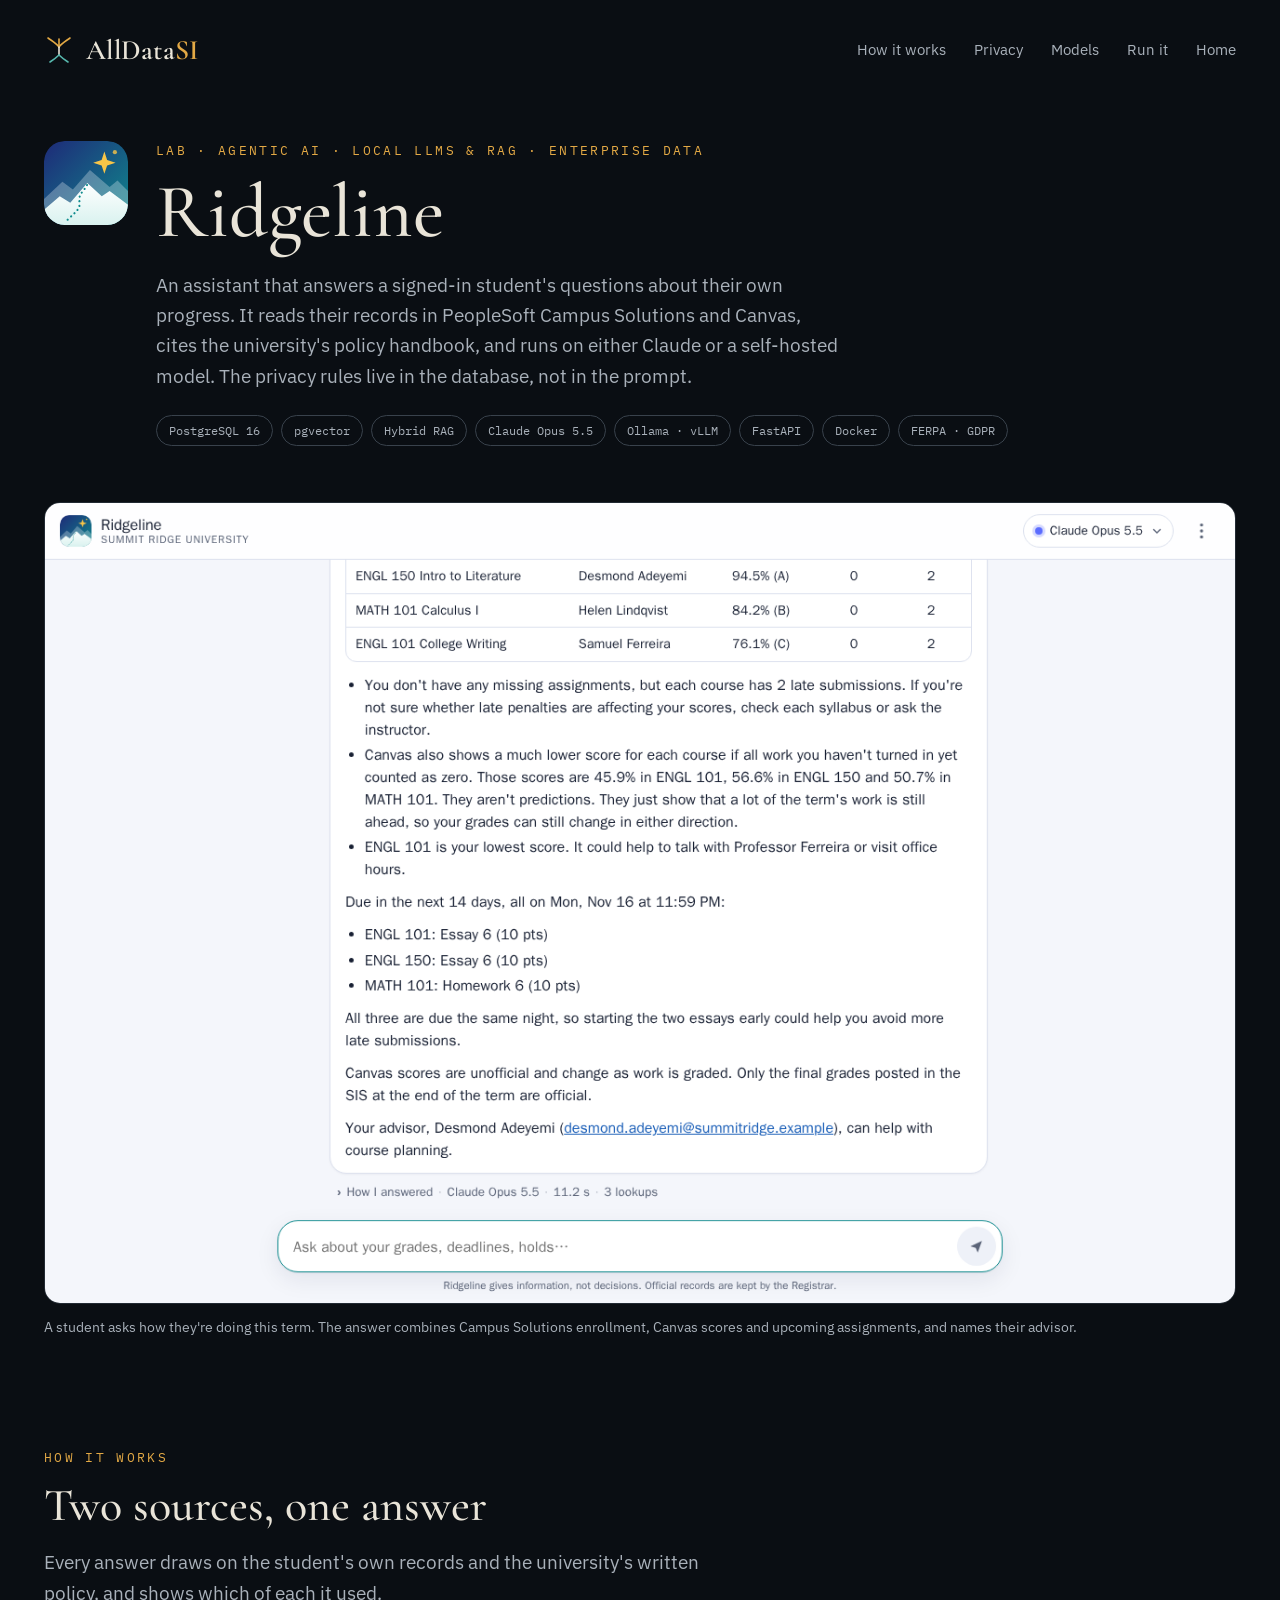
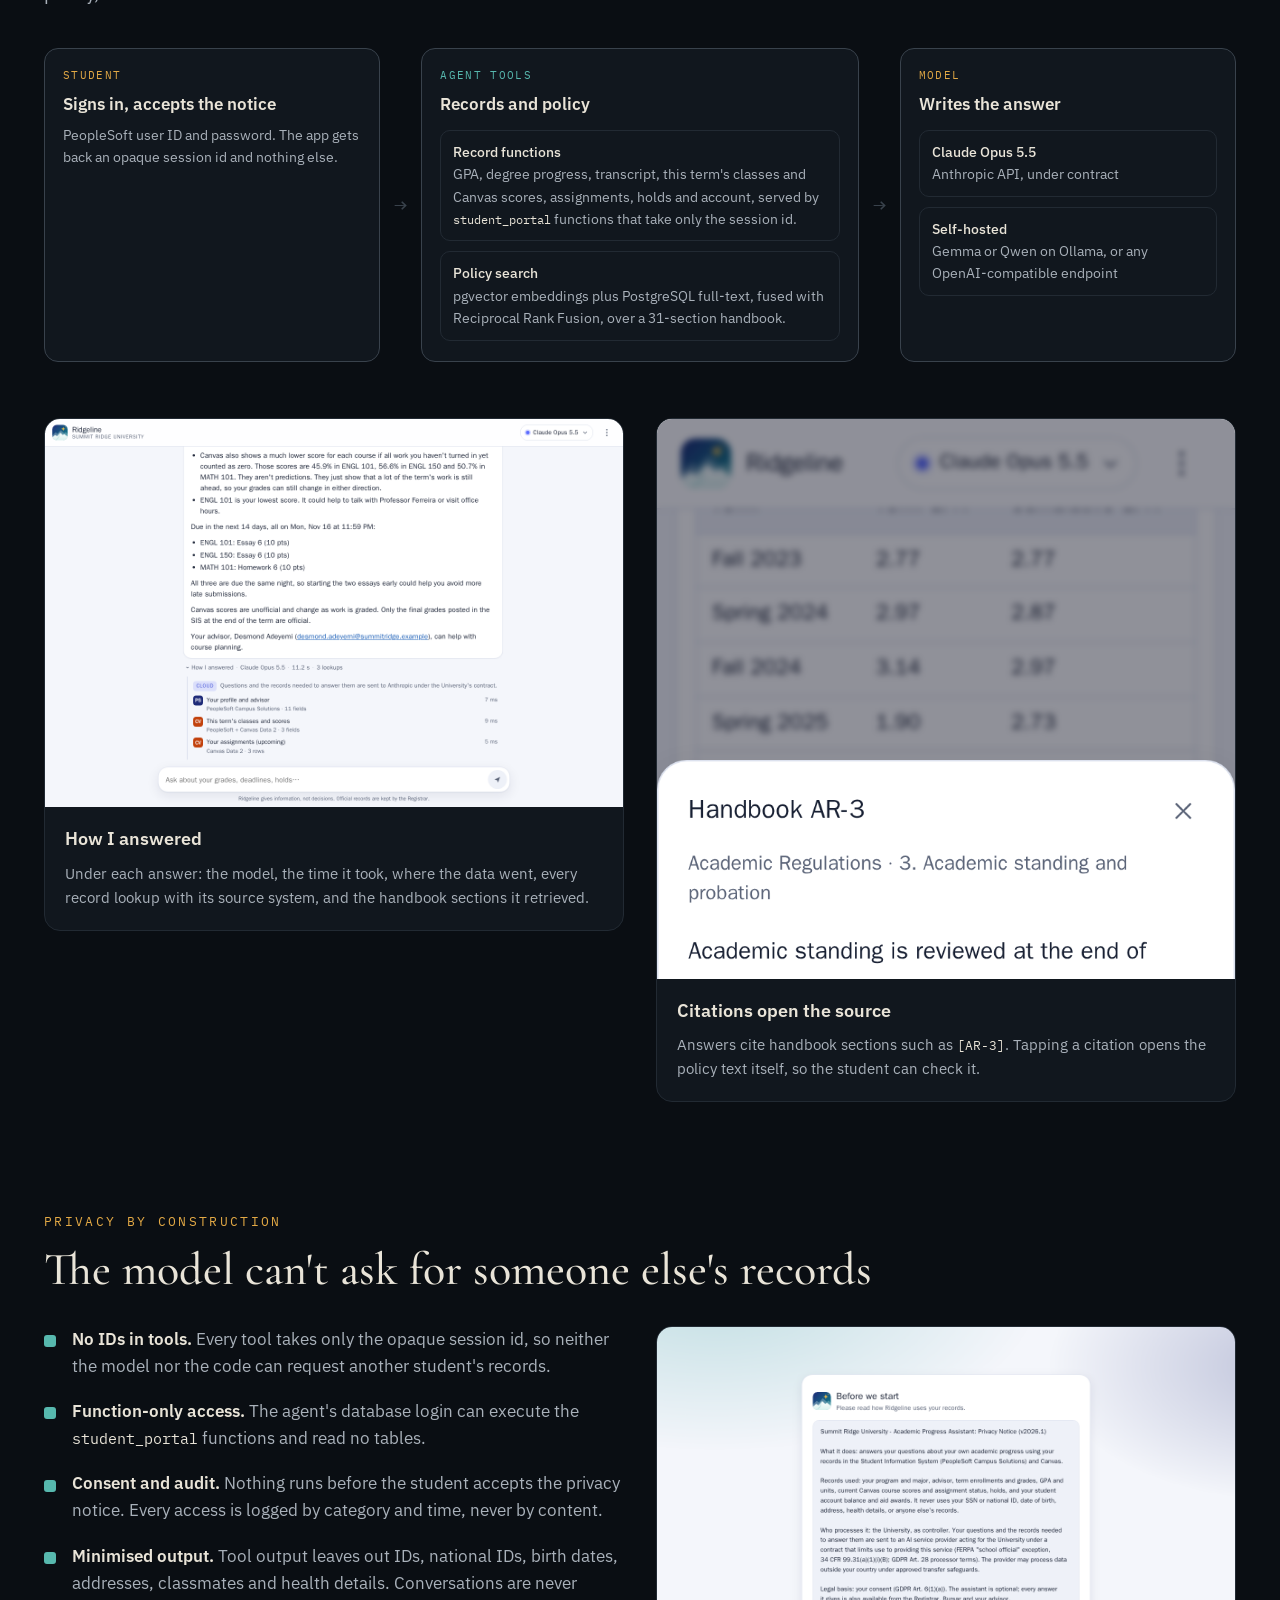
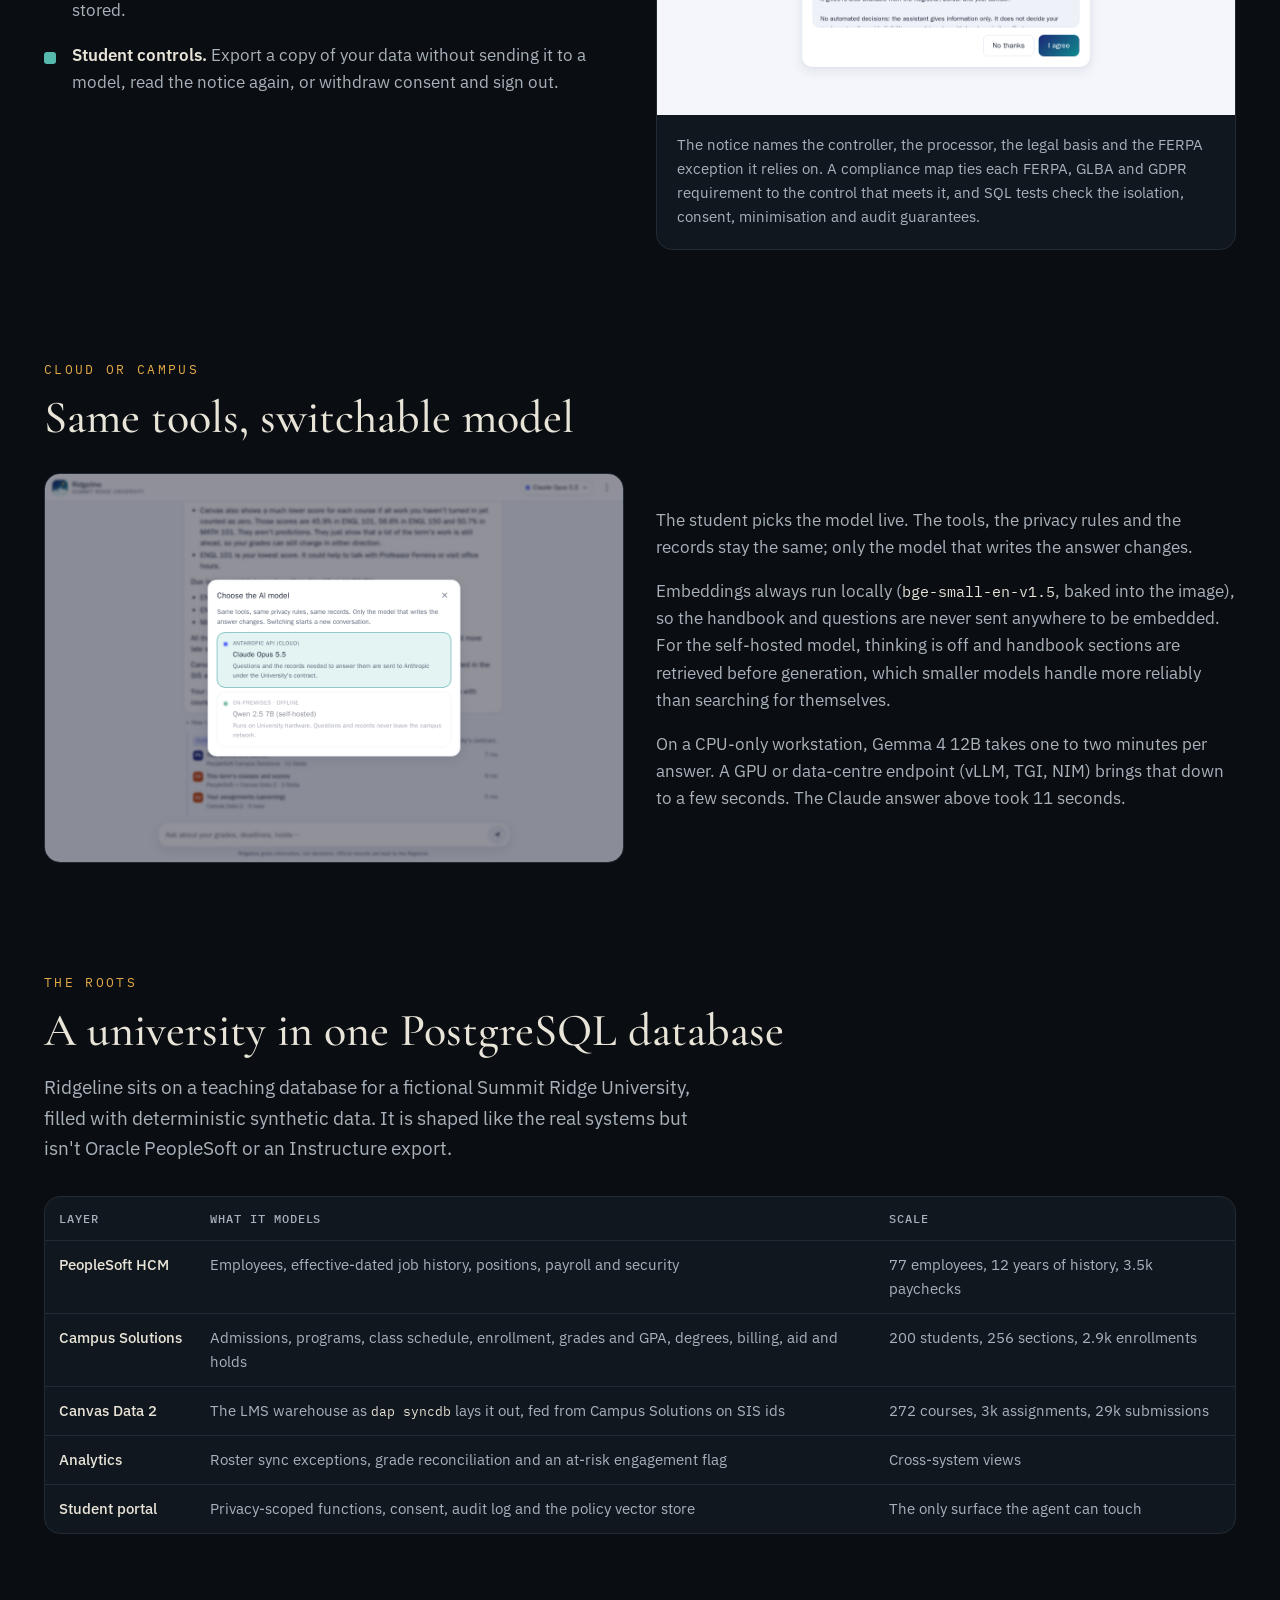
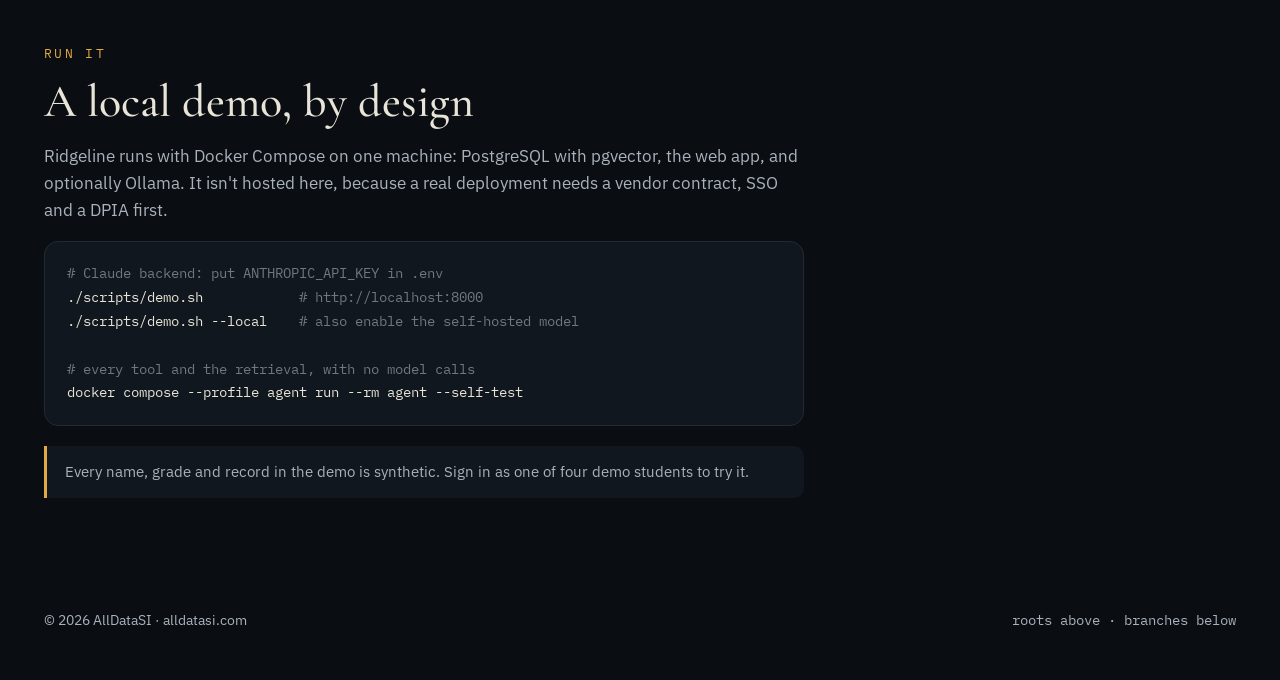
==== ridgeline/index.html @ ccd044e3 "Add Ridgeline lab page" ====
<!doctype html>
<html lang="en">
<head>
<meta charset="utf-8">
<meta name="viewport" content="width=device-width, initial-scale=1">
<title>Ridgeline · AllDataSI</title>
<meta name="description" content="Ridgeline is a student progress assistant that answers from PeopleSoft Campus Solutions, Canvas Data 2 and a policy handbook (RAG), on Claude or a self-hosted model, with FERPA and GDPR controls in the database.">
<meta name="theme-color" content="#0A0E13">
<meta property="og:title" content="Ridgeline: a student agent over PeopleSoft and Canvas">
<meta property="og:description" content="RAG over student records and policy, switchable between Claude and a self-hosted model, with privacy enforced in the database.">
<meta property="og:url" content="https://www.alldatasi.com/ridgeline/">
<meta property="og:type" content="article">
<link rel="canonical" href="https://www.alldatasi.com/ridgeline/">
<link rel="icon" href="img/logo.svg" type="image/svg+xml">
<link rel="preconnect" href="https://fonts.googleapis.com">
<link rel="preconnect" href="https://fonts.gstatic.com" crossorigin>
<link href="https://fonts.googleapis.com/css2?family=Cormorant+Garamond:ital,wght@0,500;0,600;1,500&amp;family=IBM+Plex+Sans:wght@400;500;600&amp;family=IBM+Plex+Mono:wght@400;500&amp;display=swap" rel="stylesheet">
<style>
:root{--bg:#0A0E13;--panel:#11171E;--ink:#E9E4D8;--muted:#A9B1BA;--line:#222A33;--line2:#39424C;--gold:#E3A945;--teal:#57B8AE;
  --serif:'Cormorant Garamond',Georgia,serif;--sans:'IBM Plex Sans',system-ui,sans-serif;--mono:'IBM Plex Mono',ui-monospace,Consolas,monospace}
*{box-sizing:border-box}
html{scroll-behavior:smooth;-webkit-text-size-adjust:100%}
body{margin:0;background:var(--bg);color:var(--ink);font:17px/1.6 var(--sans)}
a{color:var(--ink)}a:hover{color:var(--gold)}
a:focus-visible{outline:2px solid var(--gold);outline-offset:3px}
img{max-width:100%;height:auto;display:block}
.wrap{max-width:1240px;margin:0 auto;padding-inline:24px}
.narrow{max-width:760px}
header.top{display:flex;align-items:center;justify-content:space-between;gap:24px;padding-block:28px}
.brand{display:flex;align-items:center;gap:12px;text-decoration:none;color:var(--ink)}
.brand b{font-family:var(--serif);font-size:28px;font-weight:600;letter-spacing:.01em}
.brand b span{color:var(--gold)}
nav.links{display:flex;gap:28px;font-size:15px}
nav.links a{text-decoration:none;color:var(--muted)}nav.links a:hover{color:var(--ink)}
.kicker{margin:0 0 12px;font-family:var(--mono);font-size:13px;letter-spacing:.18em;text-transform:uppercase;color:var(--gold)}
h1,h2,h3{text-wrap:balance}
h1{margin:0 0 20px;font-family:var(--serif);font-weight:500;font-size:clamp(44px,7vw,76px);line-height:1}
h2{margin:0 0 18px;font-family:var(--serif);font-weight:500;font-size:clamp(34px,5vw,46px);line-height:1.05}
h3{margin:0 0 8px;font-size:18px;font-weight:600}
.lede{margin:0;max-width:62ch;color:var(--muted);font-size:19px}
.muted{color:var(--muted)}
section{padding-top:110px}
.hero{padding-top:40px;display:grid;grid-template-columns:auto minmax(0,1fr);gap:28px;align-items:start}
.hero img.logo{width:84px;height:84px;border-radius:20px}
.tags{display:flex;flex-wrap:wrap;gap:8px;margin-top:24px}
.tags span{font-family:var(--mono);font-size:12px;padding:5px 12px;border:1px solid var(--line2);border-radius:999px;color:var(--muted)}
.shot{margin:56px 0 0;border:1px solid var(--line);border-radius:16px;overflow:hidden;background:#fff}
figure{margin:0}
figcaption{margin-top:12px;font-size:14px;color:var(--muted)}
.grid2{display:grid;grid-template-columns:repeat(2,minmax(0,1fr));gap:32px;align-items:start}
.grid3{display:grid;grid-template-columns:repeat(3,minmax(0,1fr));gap:1px;background:var(--line);border:1px solid var(--line);border-radius:16px;overflow:hidden}
.grid3>div{background:var(--bg);padding:28px 24px 30px}
.grid3 .n{margin:0 0 12px;font-family:var(--mono);font-size:13px;color:var(--gold)}
.grid3 p{margin:0;color:var(--muted);font-size:15px}
.card{border:1px solid var(--line);border-radius:16px;background:var(--panel);overflow:hidden}
.card img{background:#fff}
.card .cap{padding:18px 20px 20px}
.card .cap p{margin:0;color:var(--muted);font-size:15px}
/* flow diagram */
.flow{display:grid;grid-template-columns:1fr auto 1.3fr auto 1fr;gap:14px;align-items:stretch;margin-top:40px}
.node{border:1px solid var(--line2);border-radius:14px;background:var(--panel);padding:18px 18px 20px}
.node .lbl{font-family:var(--mono);font-size:11px;letter-spacing:.12em;text-transform:uppercase;color:var(--teal);margin:0 0 6px}
.node.gold .lbl{color:var(--gold)}
.node b{display:block;font-weight:600;margin-bottom:6px}
.node p{margin:0;font-size:14px;color:var(--muted)}
.node .sub{display:grid;gap:10px;margin-top:12px}
.node .sub div{border:1px solid var(--line);border-radius:10px;padding:10px 12px;font-size:14px;color:var(--muted)}
.node .sub div strong{display:block;color:var(--ink);font-weight:500}
.arrow{align-self:center;color:var(--line2);font-family:var(--mono);font-size:22px}
.models{display:grid;gap:10px;margin-top:12px}
.models div{border:1px solid var(--line);border-radius:10px;padding:10px 12px;font-size:14px;color:var(--muted)}
.models div strong{display:block;color:var(--ink);font-weight:500}
table{width:100%;border-collapse:collapse;font-size:15px}
th,td{text-align:left;padding:12px 14px;border-bottom:1px solid var(--line);vertical-align:top}
th{font-family:var(--mono);font-size:12px;letter-spacing:.08em;text-transform:uppercase;color:var(--muted);font-weight:500}
td:first-child{color:var(--ink);font-weight:500;white-space:nowrap}
td{color:var(--muted)}
.tablewrap{overflow-x:auto;border:1px solid var(--line);border-radius:16px;background:var(--panel)}
.tablewrap tr:last-child td{border-bottom:0}
ul.checks{list-style:none;padding:0;margin:0;display:grid;gap:18px}
ul.checks li{padding-left:28px;position:relative;color:var(--muted)}
ul.checks li::before{content:"";position:absolute;left:0;top:.55em;width:12px;height:12px;border-radius:3px;background:var(--teal)}
ul.checks li strong{color:var(--ink);font-weight:600}
pre{margin:0;padding:20px 22px;background:var(--panel);border:1px solid var(--line);border-radius:14px;overflow-x:auto;font:14px/1.7 var(--mono);color:var(--ink)}
pre .c{color:#6E7883}
.note{margin-top:20px;padding:14px 18px;border-left:3px solid var(--gold);background:var(--panel);border-radius:0 10px 10px 0;font-size:15px;color:var(--muted)}
code{font-family:var(--mono);font-size:.88em;color:var(--ink)}
footer{display:flex;justify-content:space-between;gap:24px;flex-wrap:wrap;padding-block:96px 48px;font-size:14px;color:var(--muted)}
@media (max-width:900px){
  nav.links{display:none}
  .grid2{grid-template-columns:minmax(0,1fr)}
  .grid3{grid-template-columns:minmax(0,1fr)}
  .flow{grid-template-columns:minmax(0,1fr)}
  .arrow{justify-self:center;transform:rotate(90deg)}
}
@media (max-width:560px){
  .wrap{padding-inline:16px}
  .hero{grid-template-columns:minmax(0,1fr)}
  .hero img.logo{width:64px;height:64px;border-radius:16px}
  section{padding-top:80px}
}
</style>
</head>
<body>
<div class="wrap">
<header class="top">
<a class="brand" href="../">
<svg width="30" height="30" viewBox="0 0 30 30" fill="none" stroke="#E3A945" stroke-width="1.6" stroke-linecap="round" aria-hidden="true"><path d="M15 12 C12 8 8 6 4 3"></path><path d="M15 12 C18 8 22 6 26 3"></path><path d="M15 12 V4"></path><path d="M15 12 V20" stroke="#E9E4D8"></path><path d="M15 20 C12 23 9 25 6 27" stroke="#57B8AE"></path><path d="M15 20 C18 23 21 25 24 27" stroke="#57B8AE"></path></svg>
<b>AllData<span>SI</span></b>
</a>
<nav class="links">
<a href="#how">How it works</a>
<a href="#privacy">Privacy</a>
<a href="#models">Models</a>
<a href="#run">Run it</a>
<a href="../">Home</a>
</nav>
</header>

<div class="hero">
<img class="logo" src="img/logo.svg" alt="" width="84" height="84">
<div>
<p class="kicker">Lab · Agentic AI · Local LLMs &amp; RAG · Enterprise Data</p>
<h1>Ridgeline</h1>
<p class="lede">An assistant that answers a signed-in student's questions about their own progress. It reads their records in PeopleSoft Campus Solutions and Canvas, cites the university's policy handbook, and runs on either Claude or a self-hosted model. The privacy rules live in the database, not in the prompt.</p>
<div class="tags"><span>PostgreSQL 16</span><span>pgvector</span><span>Hybrid RAG</span><span>Claude Opus 5.5</span><span>Ollama · vLLM</span><span>FastAPI</span><span>Docker</span><span>FERPA · GDPR</span></div>
</div>
</div>

<figure class="shot">
<img src="img/desktop-5-answer.png" width="1280" height="860" alt="Ridgeline answering a student: a table of this term's classes with Canvas scores, a note on late work, three assignments due Nov 16, and a pointer to the student's advisor.">
</figure>
<figcaption>A student asks how they're doing this term. The answer combines Campus Solutions enrollment, Canvas scores and upcoming assignments, and names their advisor.</figcaption>

<section id="how">
<p class="kicker">How it works</p>
<h2>Two sources, one answer</h2>
<p class="lede">Every answer draws on the student's own records and the university's written policy, and shows which of each it used.</p>

<div class="flow" role="img" aria-label="Diagram: the student signs in and gets an opaque session; the agent calls locked-down record functions and a hybrid policy search; the chosen model writes the answer with citations.">
<div class="node gold">
<p class="lbl">Student</p>
<b>Signs in, accepts the notice</b>
<p>PeopleSoft user ID and password. The app gets back an opaque session id and nothing else.</p>
</div>
<div class="arrow" aria-hidden="true">→</div>
<div class="node">
<p class="lbl">Agent tools</p>
<b>Records and policy</b>
<div class="sub">
<div><strong>Record functions</strong>GPA, degree progress, transcript, this term's classes and Canvas scores, assignments, holds and account, served by <code>student_portal</code> functions that take only the session id.</div>
<div><strong>Policy search</strong>pgvector embeddings plus PostgreSQL full-text, fused with Reciprocal Rank Fusion, over a 31-section handbook.</div>
</div>
</div>
<div class="arrow" aria-hidden="true">→</div>
<div class="node gold">
<p class="lbl">Model</p>
<b>Writes the answer</b>
<div class="models">
<div><strong>Claude Opus 5.5</strong>Anthropic API, under contract</div>
<div><strong>Self-hosted</strong>Gemma or Qwen on Ollama, or any OpenAI-compatible endpoint</div>
</div>
</div>
</div>

<div class="grid2" style="margin-top:56px">
<div class="card">
<img src="img/desktop-6-trace.png" width="1280" height="860" loading="lazy" alt="The How I answered panel: model, time, a Cloud badge explaining where the data went, and three record lookups with their source system, field count and timing.">
<div class="cap"><h3>How I answered</h3><p>Under each answer: the model, the time it took, where the data went, every record lookup with its source system, and the handbook sections it retrieved.</p></div>
</div>
<div class="card">
<img src="img/mobile-7-source.png" width="780" height="1688" loading="lazy" alt="Handbook section AR-3 on academic standing and probation, opened from a citation on a phone." style="max-height:560px;width:100%;object-fit:cover;object-position:top">
<div class="cap"><h3>Citations open the source</h3><p>Answers cite handbook sections such as <code>[AR-3]</code>. Tapping a citation opens the policy text itself, so the student can check it.</p></div>
</div>
</div>
</section>

<section id="privacy">
<p class="kicker">Privacy by construction</p>
<h2>The model can't ask for someone else's records</h2>
<div class="grid2" style="margin-top:32px">
<ul class="checks">
<li><strong>No IDs in tools.</strong> Every tool takes only the opaque session id, so neither the model nor the code can request another student's records.</li>
<li><strong>Function-only access.</strong> The agent's database login can execute the <code>student_portal</code> functions and read no tables.</li>
<li><strong>Consent and audit.</strong> Nothing runs before the student accepts the privacy notice. Every access is logged by category and time, never by content.</li>
<li><strong>Minimised output.</strong> Tool output leaves out IDs, national IDs, birth dates, addresses, classmates and health details. Conversations are never stored.</li>
<li><strong>Student controls.</strong> Export a copy of your data without sending it to a model, read the notice again, or withdraw consent and sign out.</li>
</ul>
<div class="card">
<img src="img/desktop-2-consent.png" width="1280" height="860" loading="lazy" alt="The privacy notice shown before first use, with No thanks and I agree buttons.">
<div class="cap"><p>The notice names the controller, the processor, the legal basis and the FERPA exception it relies on. A compliance map ties each FERPA, GLBA and GDPR requirement to the control that meets it, and SQL tests check the isolation, consent, minimisation and audit guarantees.</p></div>
</div>
</div>
</section>

<section id="models">
<p class="kicker">Cloud or campus</p>
<h2>Same tools, switchable model</h2>
<div class="grid2" style="margin-top:32px;align-items:center">
<div class="card">
<img src="img/desktop-8-models.png" width="1280" height="860" loading="lazy" alt="The Choose the AI model dialog with Claude Opus 5.5 on the Anthropic API and Qwen 2.5 7B self-hosted.">
</div>
<div>
<p class="muted" style="margin-top:0">The student picks the model live. The tools, the privacy rules and the records stay the same; only the model that writes the answer changes.</p>
<p class="muted">Embeddings always run locally (<code>bge-small-en-v1.5</code>, baked into the image), so the handbook and questions are never sent anywhere to be embedded. For the self-hosted model, thinking is off and handbook sections are retrieved before generation, which smaller models handle more reliably than searching for themselves.</p>
<p class="muted">On a CPU-only workstation, Gemma 4 12B takes one to two minutes per answer. A GPU or data-centre endpoint (vLLM, TGI, NIM) brings that down to a few seconds. The Claude answer above took 11 seconds.</p>
</div>
</div>
</section>

<section id="data">
<p class="kicker">The roots</p>
<h2>A university in one PostgreSQL database</h2>
<p class="lede">Ridgeline sits on a teaching database for a fictional Summit Ridge University, filled with deterministic synthetic data. It is shaped like the real systems but isn't Oracle PeopleSoft or an Instructure export.</p>
<div class="tablewrap" style="margin-top:32px">
<table>
<thead><tr><th>Layer</th><th>What it models</th><th>Scale</th></tr></thead>
<tbody>
<tr><td>PeopleSoft HCM</td><td>Employees, effective-dated job history, positions, payroll and security</td><td>77 employees, 12 years of history, 3.5k paychecks</td></tr>
<tr><td>Campus Solutions</td><td>Admissions, programs, class schedule, enrollment, grades and GPA, degrees, billing, aid and holds</td><td>200 students, 256 sections, 2.9k enrollments</td></tr>
<tr><td>Canvas Data 2</td><td>The LMS warehouse as <code>dap syncdb</code> lays it out, fed from Campus Solutions on SIS ids</td><td>272 courses, 3k assignments, 29k submissions</td></tr>
<tr><td>Analytics</td><td>Roster sync exceptions, grade reconciliation and an at-risk engagement flag</td><td>Cross-system views</td></tr>
<tr><td>Student portal</td><td>Privacy-scoped functions, consent, audit log and the policy vector store</td><td>The only surface the agent can touch</td></tr>
</tbody>
</table>
</div>
</section>

<section id="run" class="narrow">
<p class="kicker">Run it</p>
<h2>A local demo, by design</h2>
<p class="muted">Ridgeline runs with Docker Compose on one machine: PostgreSQL with pgvector, the web app, and optionally Ollama. It isn't hosted here, because a real deployment needs a vendor contract, SSO and a DPIA first.</p>
<pre><span class="c"># Claude backend: put ANTHROPIC_API_KEY in .env</span>
./scripts/demo.sh            <span class="c"># http://localhost:8000</span>
./scripts/demo.sh --local    <span class="c"># also enable the self-hosted model</span>

<span class="c"># every tool and the retrieval, with no model calls</span>
docker compose --profile agent run --rm agent --self-test</pre>
<p class="note">Every name, grade and record in the demo is synthetic. Sign in as one of four demo students to try it.</p>
</section>

<footer>
<span>© 2026 AllDataSI · alldatasi.com</span>
<span style="font-family:var(--mono)">roots above · branches below</span>
</footer>
</div>
</body>
</html>
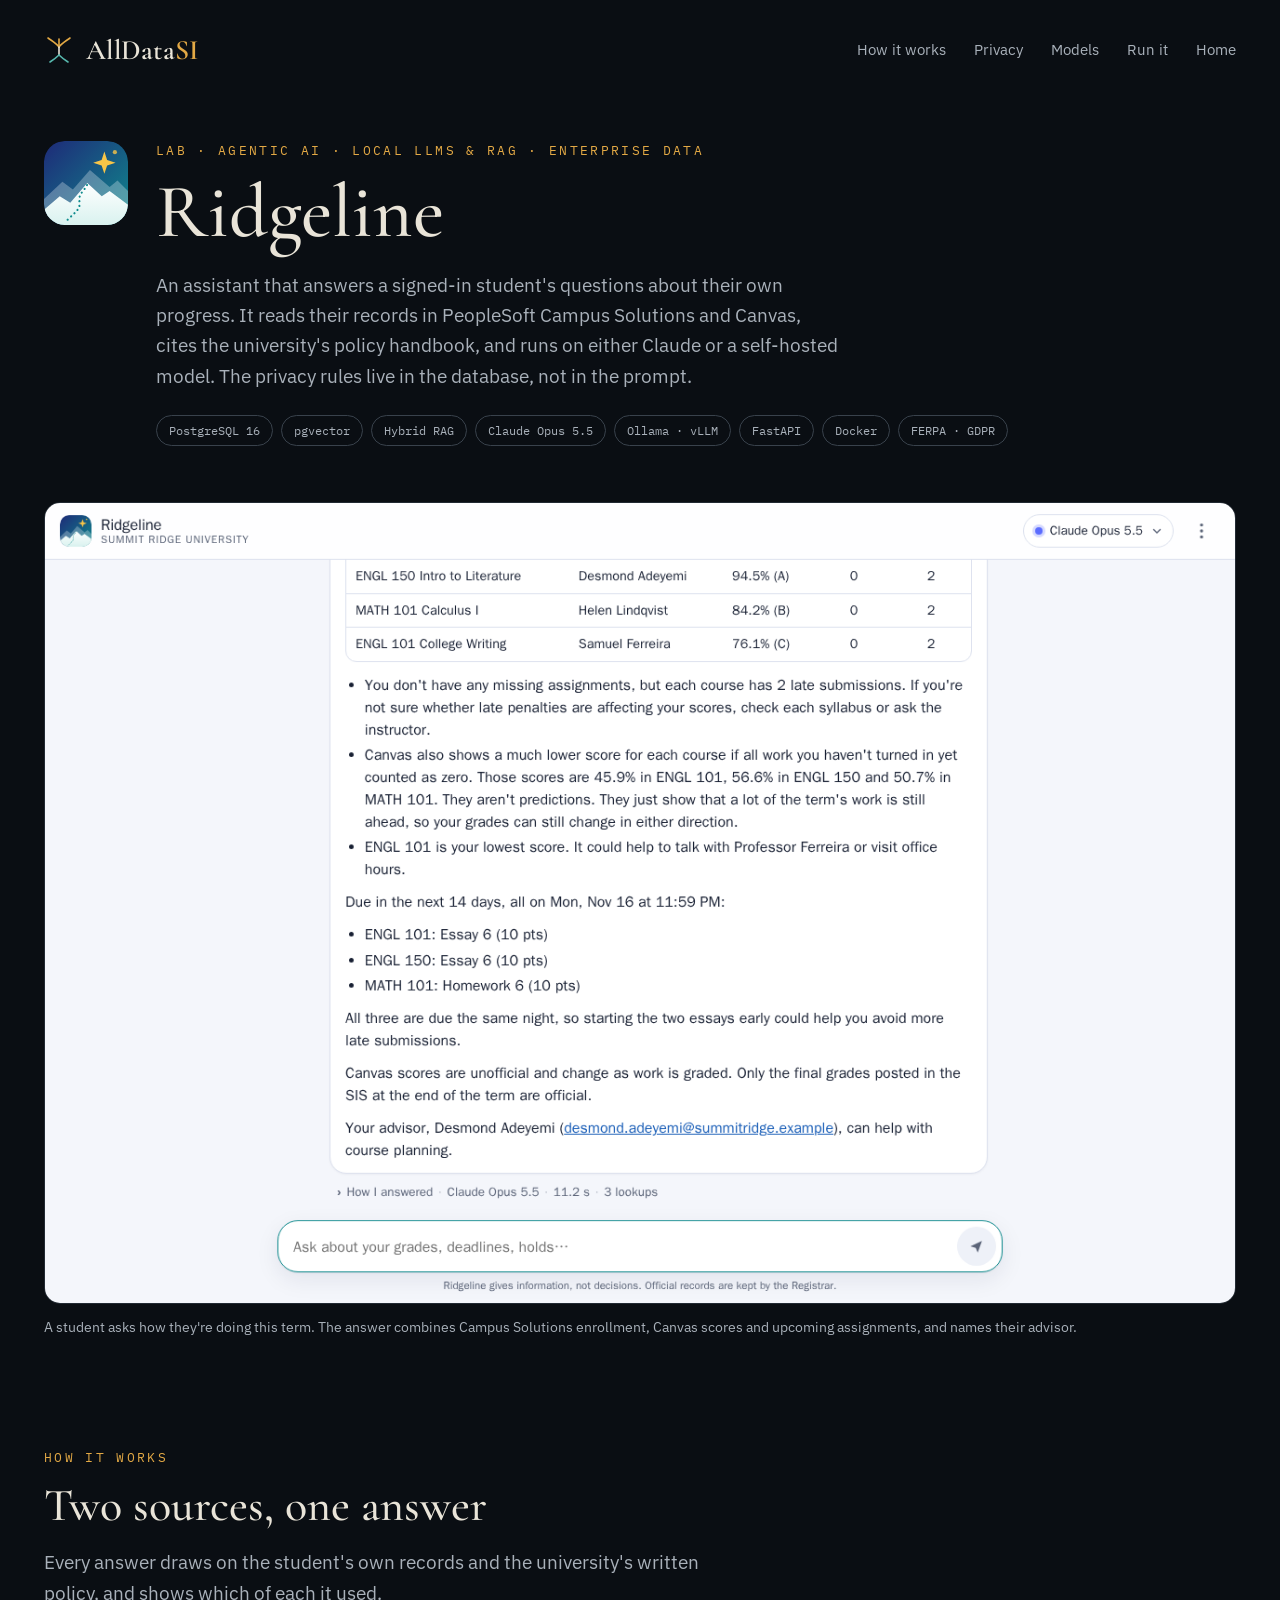
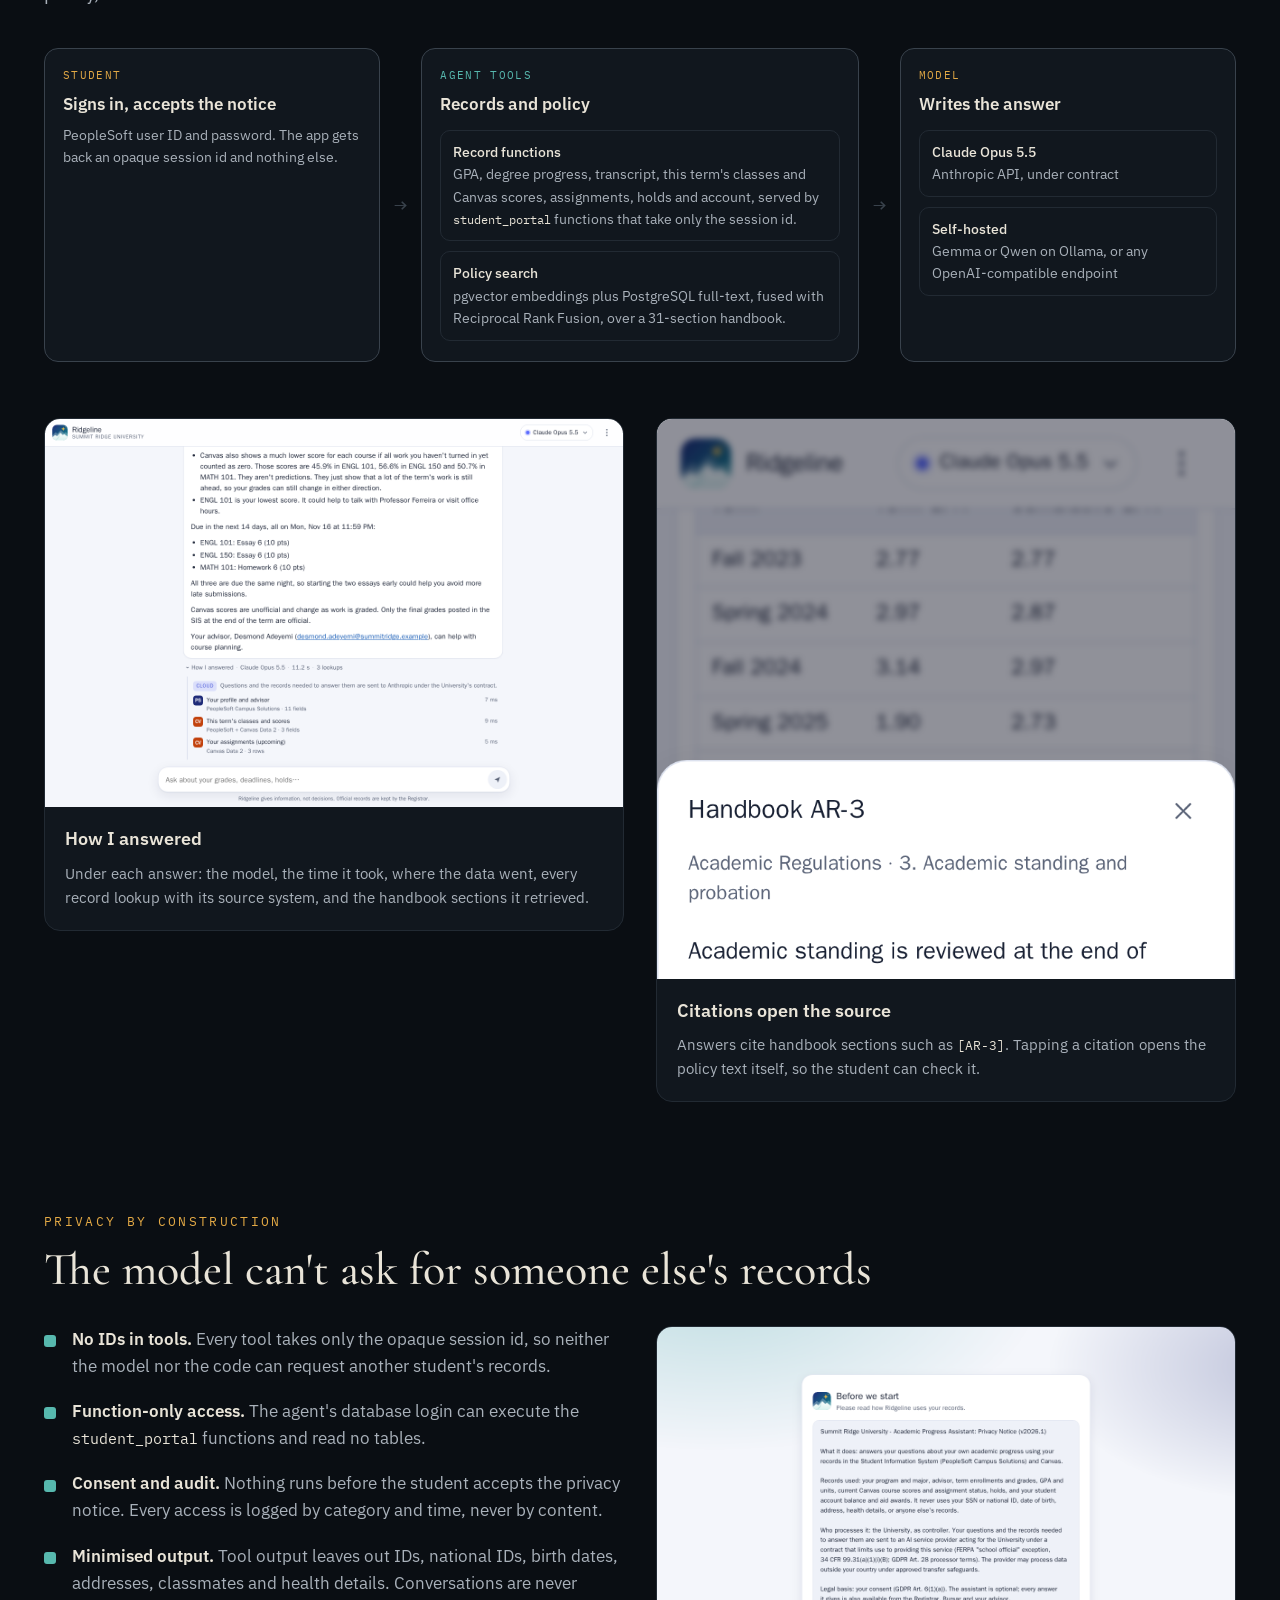
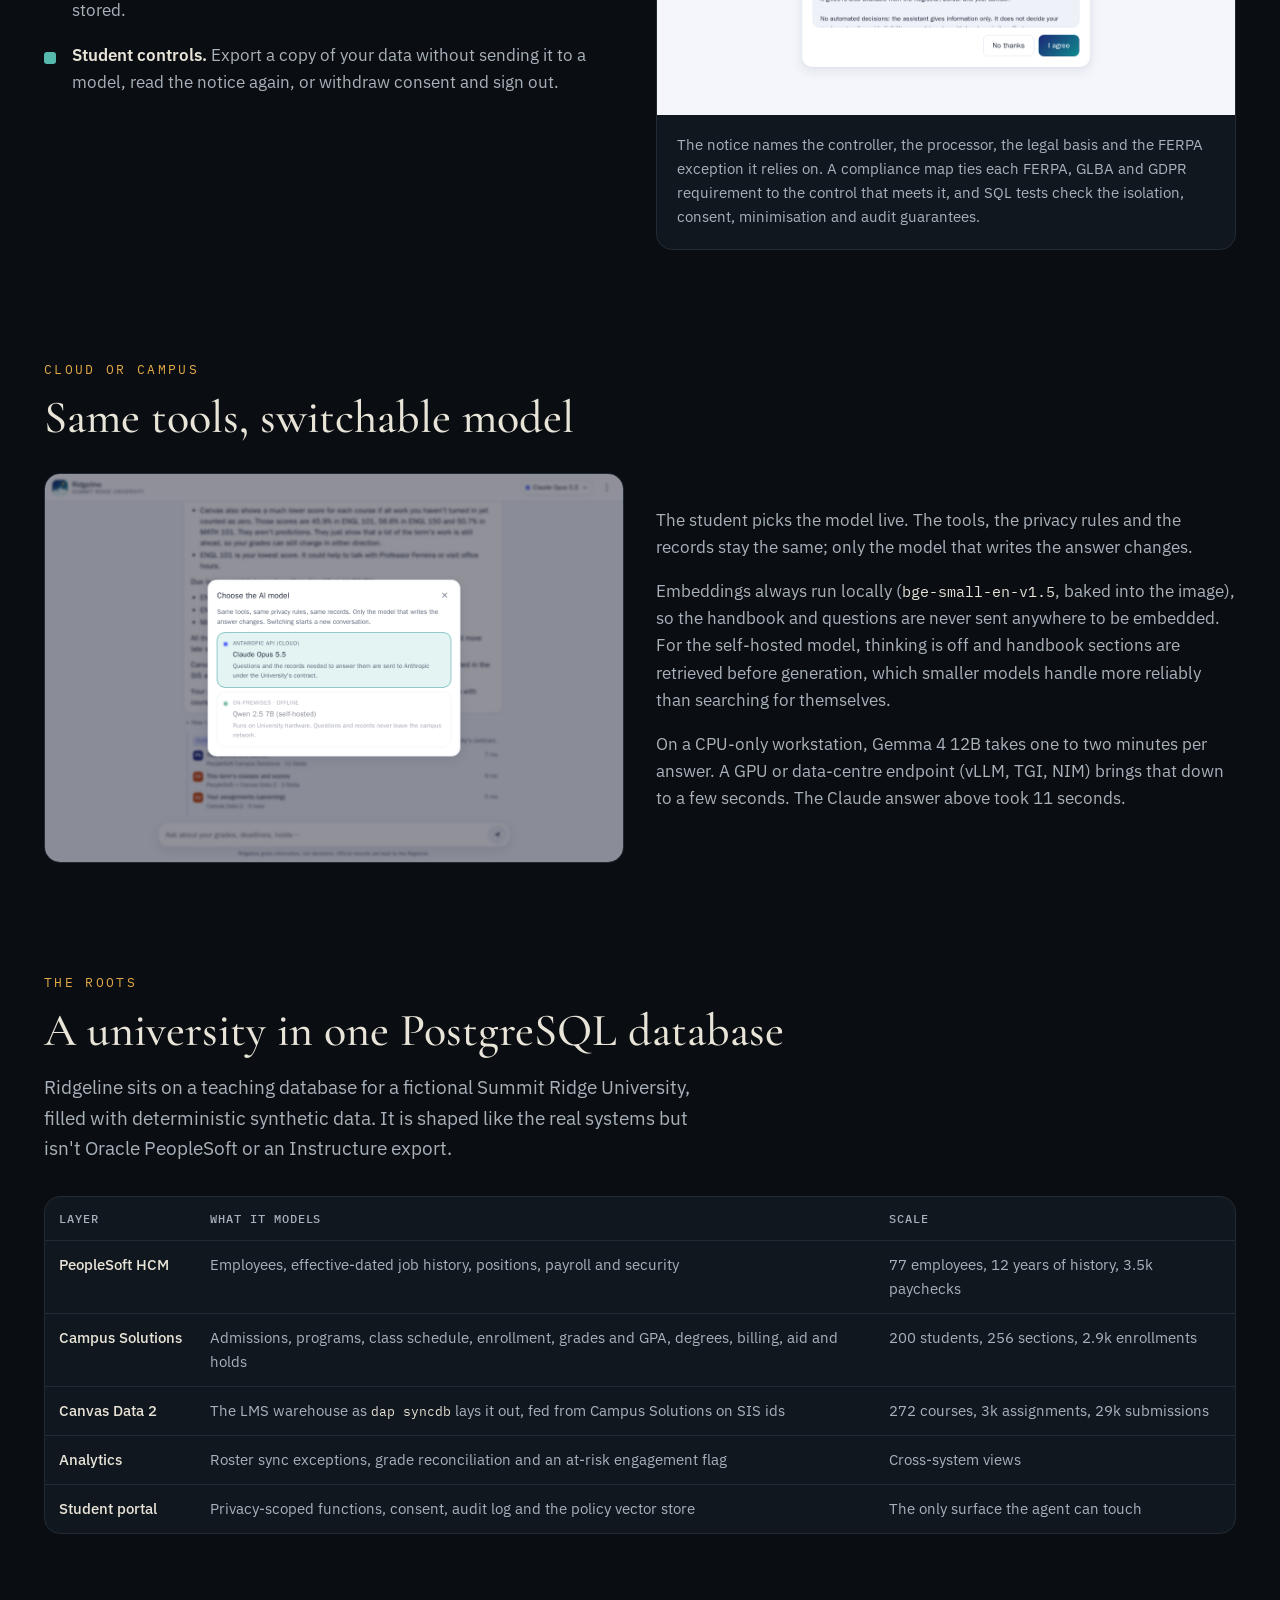
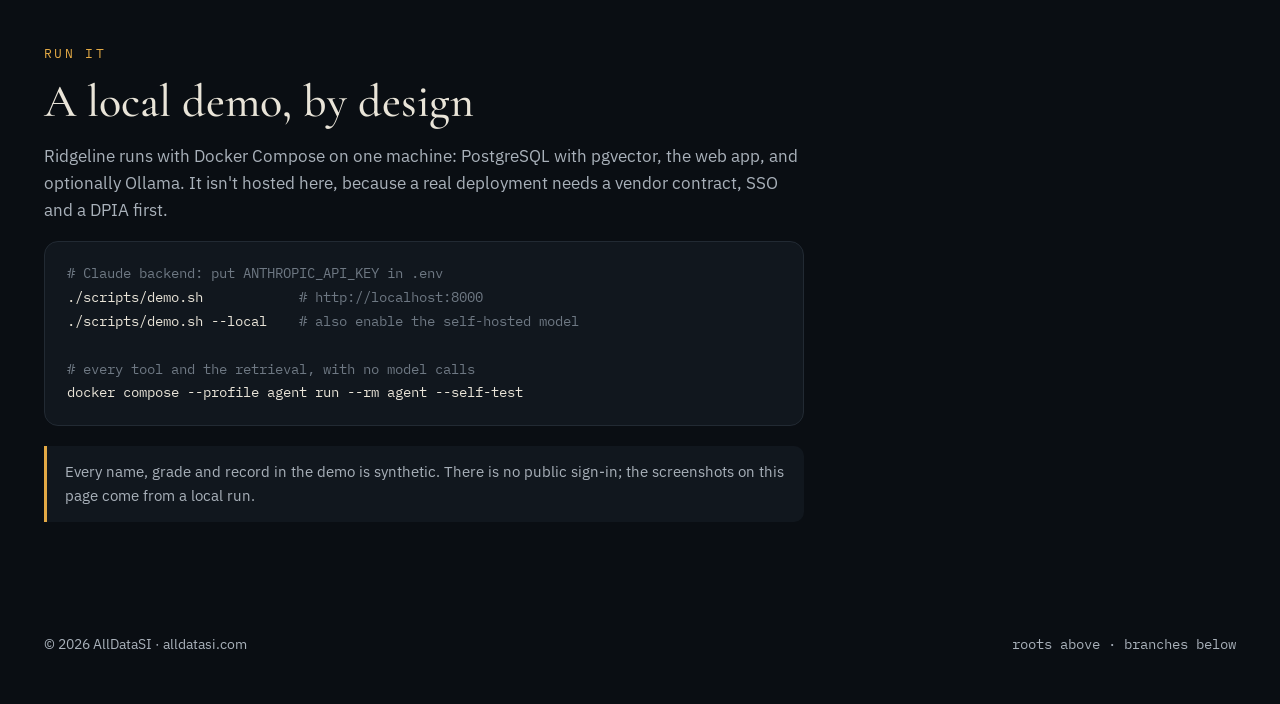
==== commit 6f18f749: "Add Ridgeline lab page Showcase page for the Ridgeline student agent (RAG over PeopleSoft CS, Canvas" ====
--- a/ridgeline/index.html
+++ b/ridgeline/index.html
@@ -236,7 +236,7 @@
 
 <span class="c"># every tool and the retrieval, with no model calls</span>
 docker compose --profile agent run --rm agent --self-test</pre>
-<p class="note">Every name, grade and record in the demo is synthetic. Sign in as one of four demo students to try it.</p>
+<p class="note">Every name, grade and record in the demo is synthetic. There is no public sign-in; the screenshots on this page come from a local run.</p>
 </section>
 
 <footer>
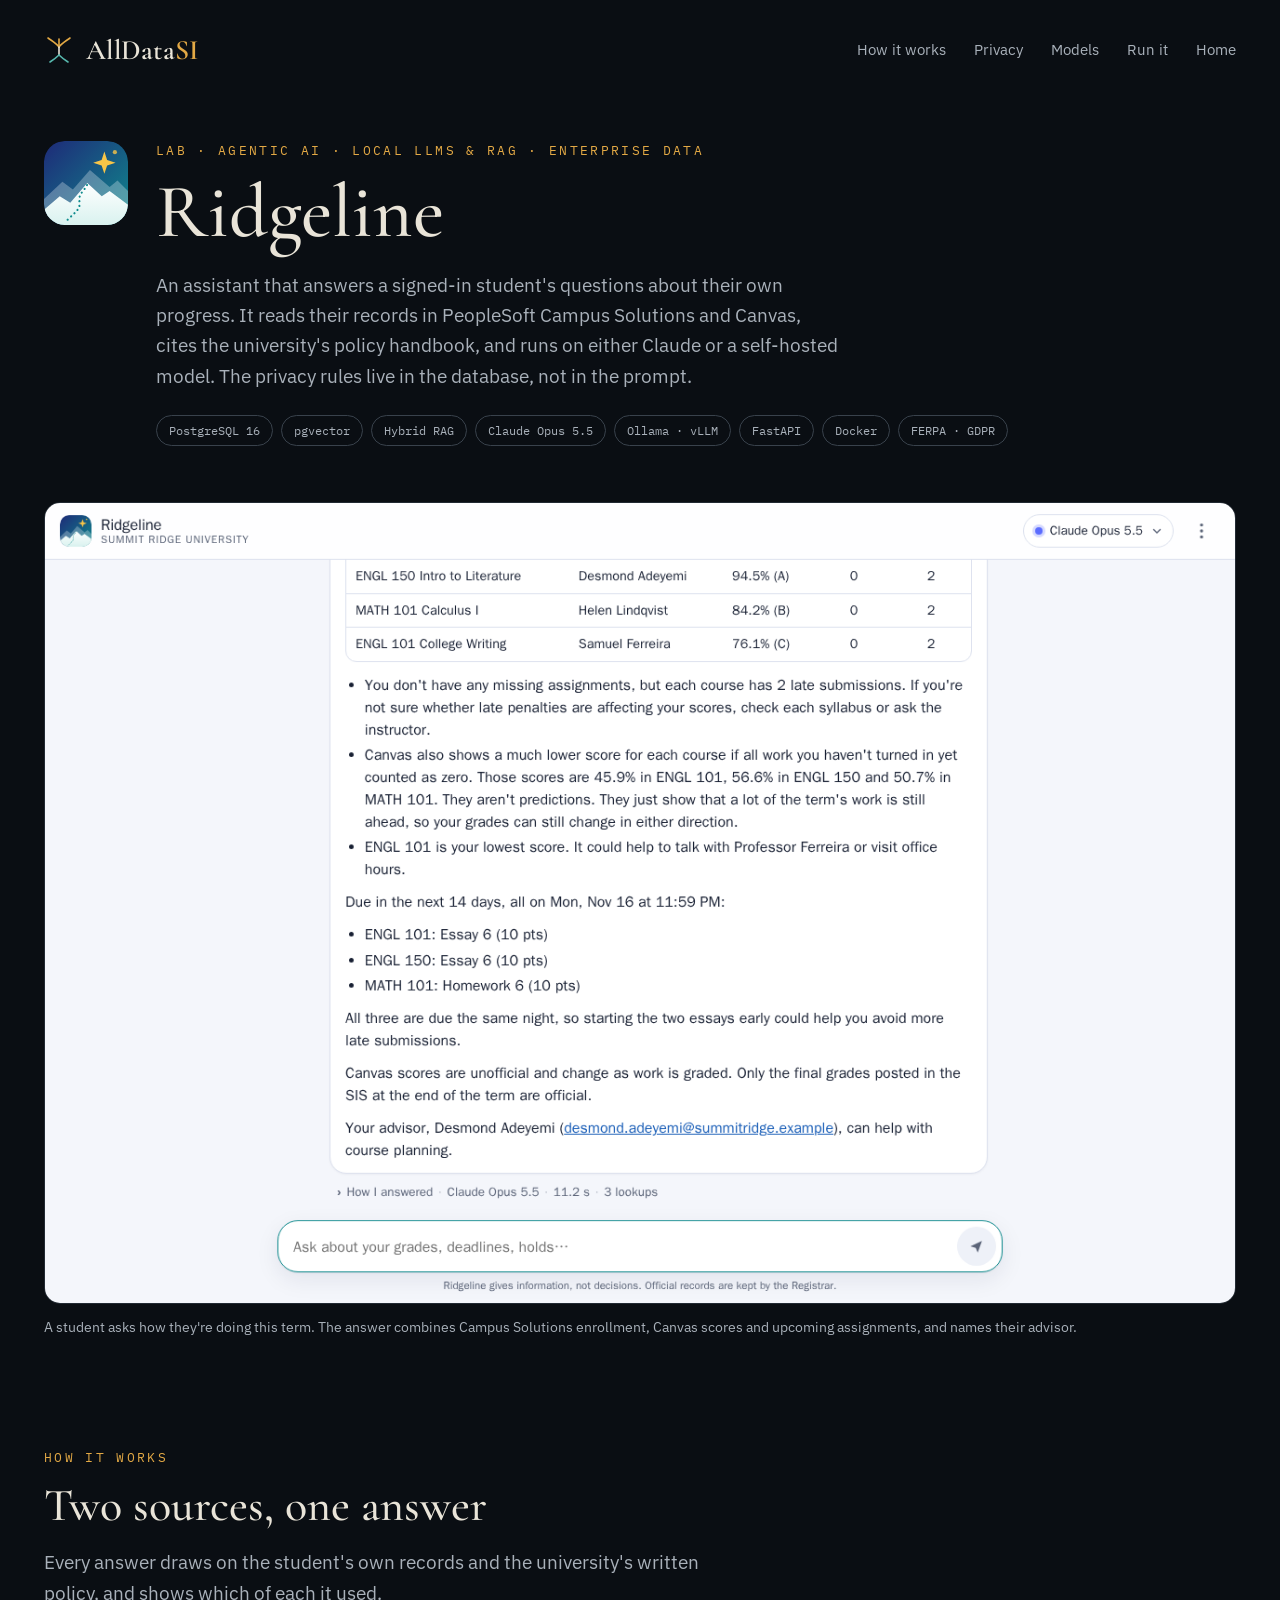
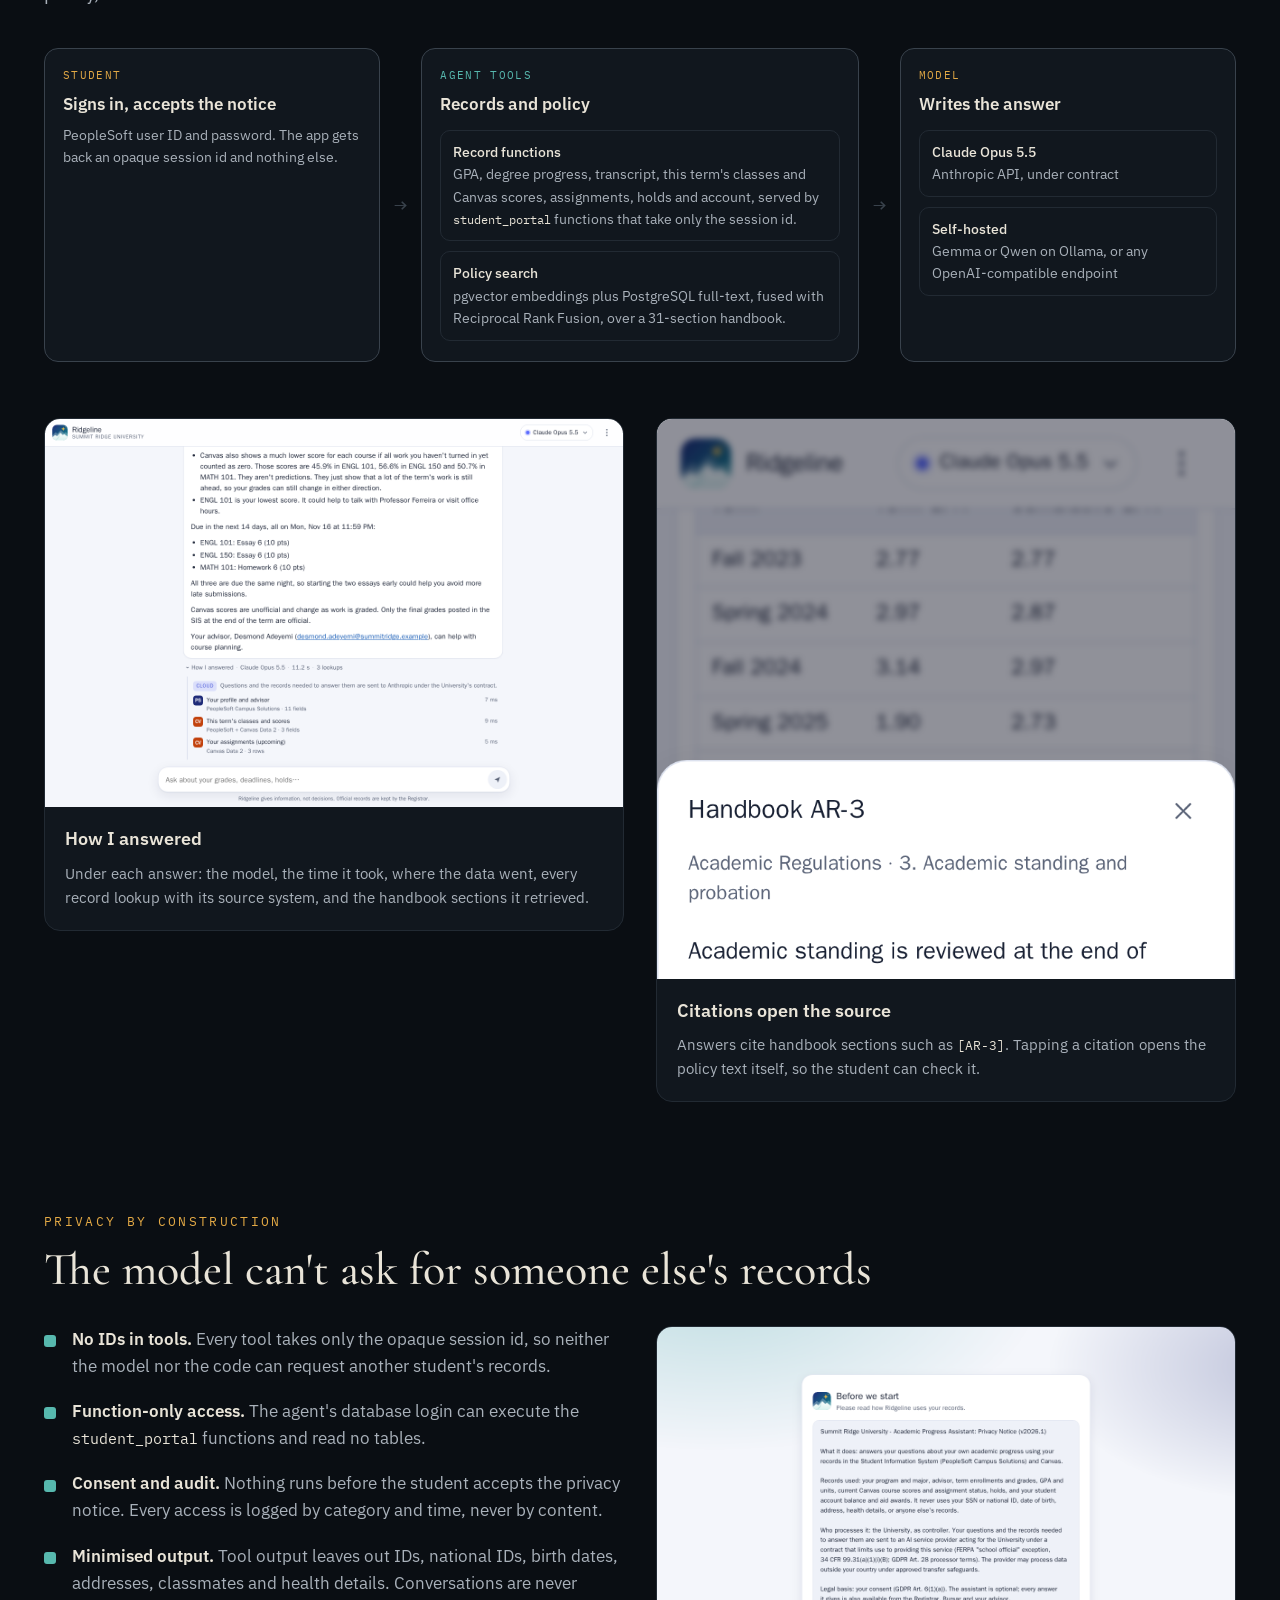
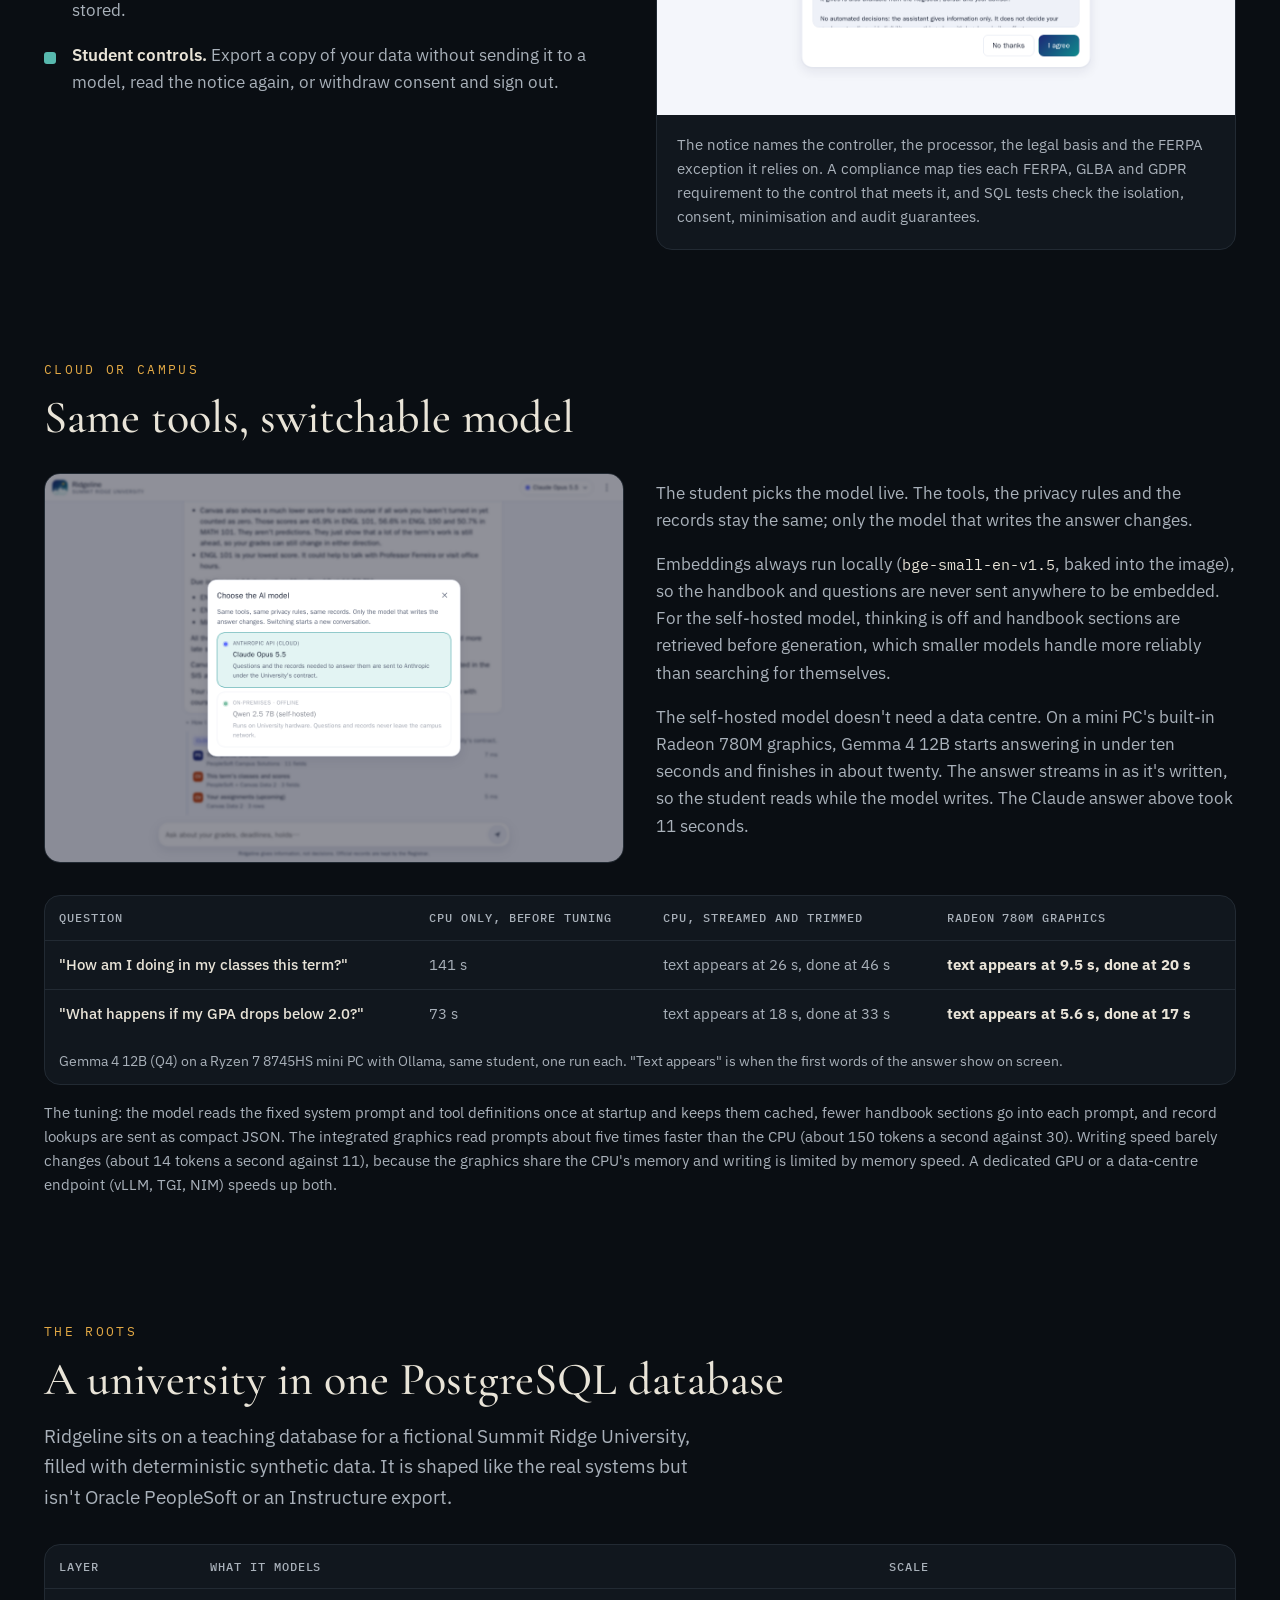
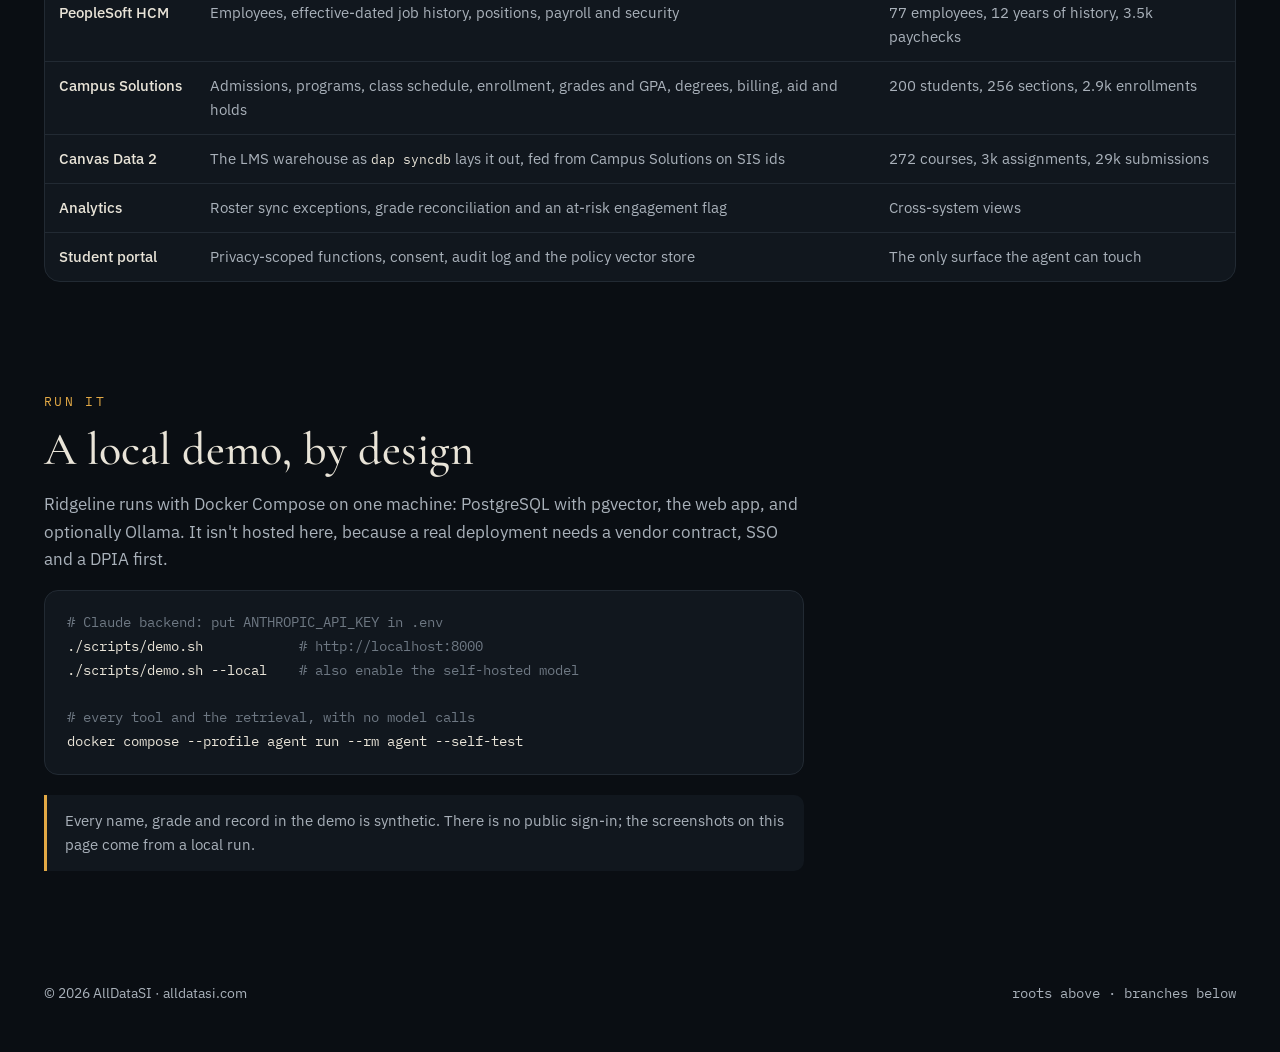
==== commit 2875d9b8: "Ridgeline: add self-hosted model timings on the Radeon 780M Replace the "one to two minutes on CPU" " ====
--- a/ridgeline/index.html
+++ b/ridgeline/index.html
@@ -203,9 +203,21 @@
 <div>
 <p class="muted" style="margin-top:0">The student picks the model live. The tools, the privacy rules and the records stay the same; only the model that writes the answer changes.</p>
 <p class="muted">Embeddings always run locally (<code>bge-small-en-v1.5</code>, baked into the image), so the handbook and questions are never sent anywhere to be embedded. For the self-hosted model, thinking is off and handbook sections are retrieved before generation, which smaller models handle more reliably than searching for themselves.</p>
-<p class="muted">On a CPU-only workstation, Gemma 4 12B takes one to two minutes per answer. A GPU or data-centre endpoint (vLLM, TGI, NIM) brings that down to a few seconds. The Claude answer above took 11 seconds.</p>
-</div>
-</div>
+<p class="muted">The self-hosted model doesn't need a data centre. On a mini PC's built-in Radeon 780M graphics, Gemma 4 12B starts answering in under ten seconds and finishes in about twenty. The answer streams in as it's written, so the student reads while the model writes. The Claude answer above took 11 seconds.</p>
+</div>
+</div>
+
+<div class="tablewrap" style="margin-top:32px">
+<table>
+<caption style="caption-side:bottom;text-align:left;padding:12px 14px;font-size:14px;color:var(--muted)">Gemma 4 12B (Q4) on a Ryzen 7 8745HS mini PC with Ollama, same student, one run each. "Text appears" is when the first words of the answer show on screen.</caption>
+<thead><tr><th>Question</th><th>CPU only, before tuning</th><th>CPU, streamed and trimmed</th><th>Radeon 780M graphics</th></tr></thead>
+<tbody>
+<tr><td style="white-space:normal;min-width:180px">"How am I doing in my classes this term?"</td><td>141 s</td><td>text appears at 26 s, done at 46 s</td><td><strong style="color:var(--ink)">text appears at 9.5 s, done at 20 s</strong></td></tr>
+<tr><td style="white-space:normal;min-width:180px">"What happens if my GPA drops below 2.0?"</td><td>73 s</td><td>text appears at 18 s, done at 33 s</td><td><strong style="color:var(--ink)">text appears at 5.6 s, done at 17 s</strong></td></tr>
+</tbody>
+</table>
+</div>
+<p class="muted" style="font-size:15px;margin-top:16px">The tuning: the model reads the fixed system prompt and tool definitions once at startup and keeps them cached, fewer handbook sections go into each prompt, and record lookups are sent as compact JSON. The integrated graphics read prompts about five times faster than the CPU (about 150 tokens a second against 30). Writing speed barely changes (about 14 tokens a second against 11), because the graphics share the CPU's memory and writing is limited by memory speed. A dedicated GPU or a data-centre endpoint (vLLM, TGI, NIM) speeds up both.</p>
 </section>
 
 <section id="data">
